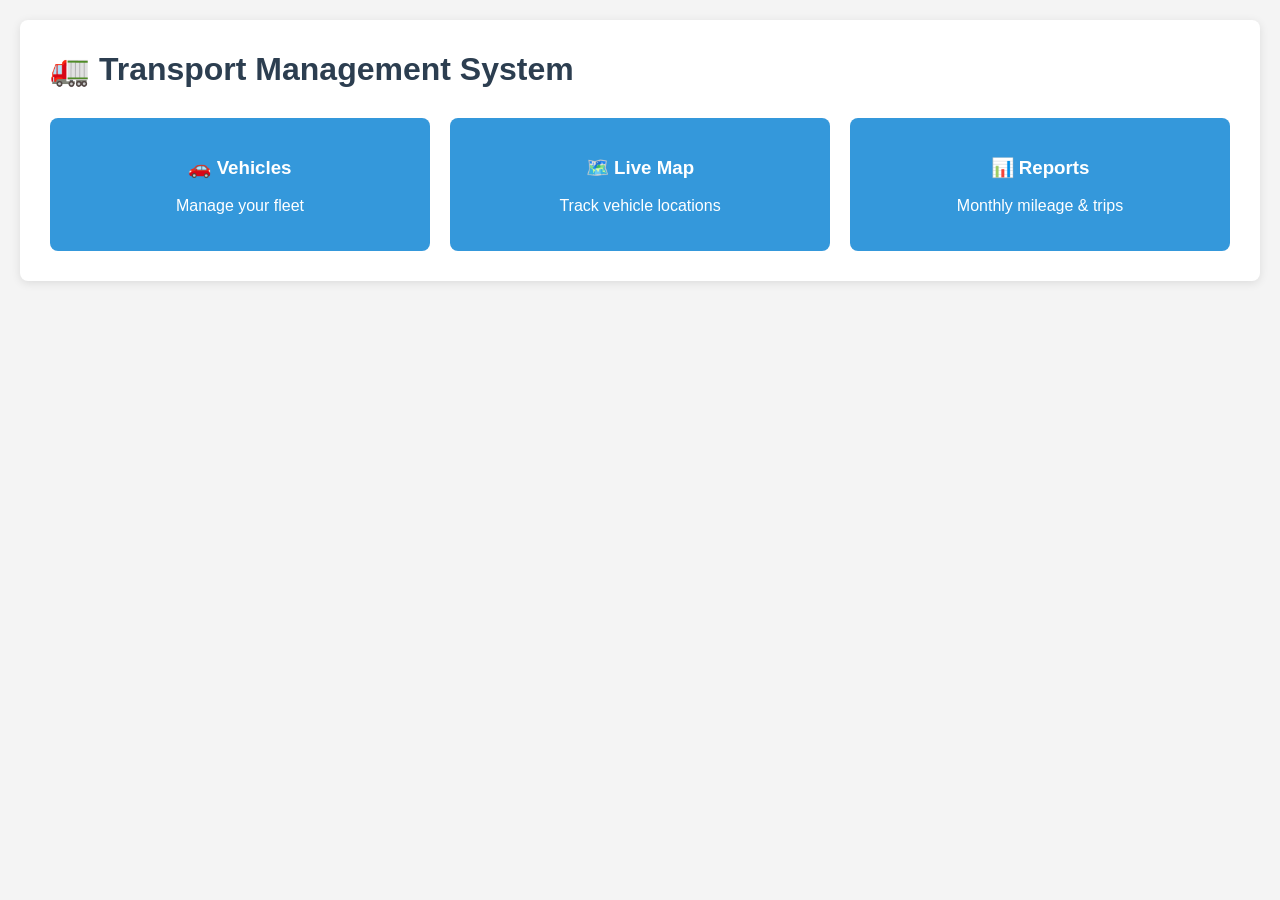
==== index.html @ 5ca9932d "Add files via upload" ====
<!DOCTYPE html>
<html lang="en">
<head>
    <meta charset="UTF-8">
    <meta name="viewport" content="width=device-width, initial-scale=1.0">
    <title>Transport Dashboard</title>
    <link rel="stylesheet" href="style.css">
</head>
<body>
    <div class="container">
        <h1>🚛 Transport Management System</h1>
        <div class="dashboard-cards">
            <a href="vehicles.html" class="card">
                <h3>🚗 Vehicles</h3>
                <p>Manage your fleet</p>
            </a>
            <a href="map.html" class="card">
                <h3>🗺️ Live Map</h3>
                <p>Track vehicle locations</p>
            </a>
            <a href="reports.html" class="card">
                <h3>📊 Reports</h3>
                <p>Monthly mileage & trips</p>
            </a>
        </div>
    </div>
</body>
</html>
---- style.css ----
body {
    font-family: Arial, sans-serif;
    margin: 0;
    padding: 20px;
    background-color: #f4f4f4;
    color: #333;
}

.container {
    max-width: 1200px;
    margin: auto;
    background: white;
    padding: 30px;
    border-radius: 8px;
    box-shadow: 0 2px 10px rgba(0,0,0,0.1);
}

h1 {
    margin-top: 0;
    color: #2c3e50;
}

.dashboard-cards {
    display: flex;
    gap: 20px;
    flex-wrap: wrap;
    margin-top: 30px;
}

.card {
    background: #3498db;
    color: white;
    padding: 20px;
    border-radius: 8px;
    text-decoration: none;
    flex: 1 1 200px;
    text-align: center;
    transition: transform 0.2s;
}

.card:hover {
    transform: scale(1.05);
    background: #2980b9;
}

.back-link {
    display: inline-block;
    margin-bottom: 20px;
    color: #3498db;
    text-decoration: none;
}

.back-link:hover {
    text-decoration: underline;
}

.vehicle-grid {
    display: grid;
    grid-template-columns: repeat(auto-fill, minmax(250px, 1fr));
    gap: 20px;
    margin-top: 20px;
}

.vehicle-card {
    background: #ecf0f1;
    padding: 15px;
    border-radius: 8px;
    border-left: 5px solid #3498db;
}

.vehicle-card h3 {
    margin: 0 0 10px 0;
    color: #2c3e50;
}

.filters {
    margin: 20px 0;
    display: flex;
    gap: 15px;
    flex-wrap: wrap;
    align-items: center;
}

.filters label {
    font-weight: bold;
}

.filters select, .filters input, .filters button {
    padding: 8px;
    font-size: 16px;
    border: 1px solid #bdc3c7;
    border-radius: 4px;
}

.filters button {
    background: #27ae60;
    color: white;
    border: none;
    cursor: pointer;
}

.filters button:hover {
    background: #2ecc71;
}

.result-card {
    margin-top: 30px;
    padding: 20px;
    background: #2ecc71;
    color: white;
    border-radius: 8px;
    text-align: center;
}
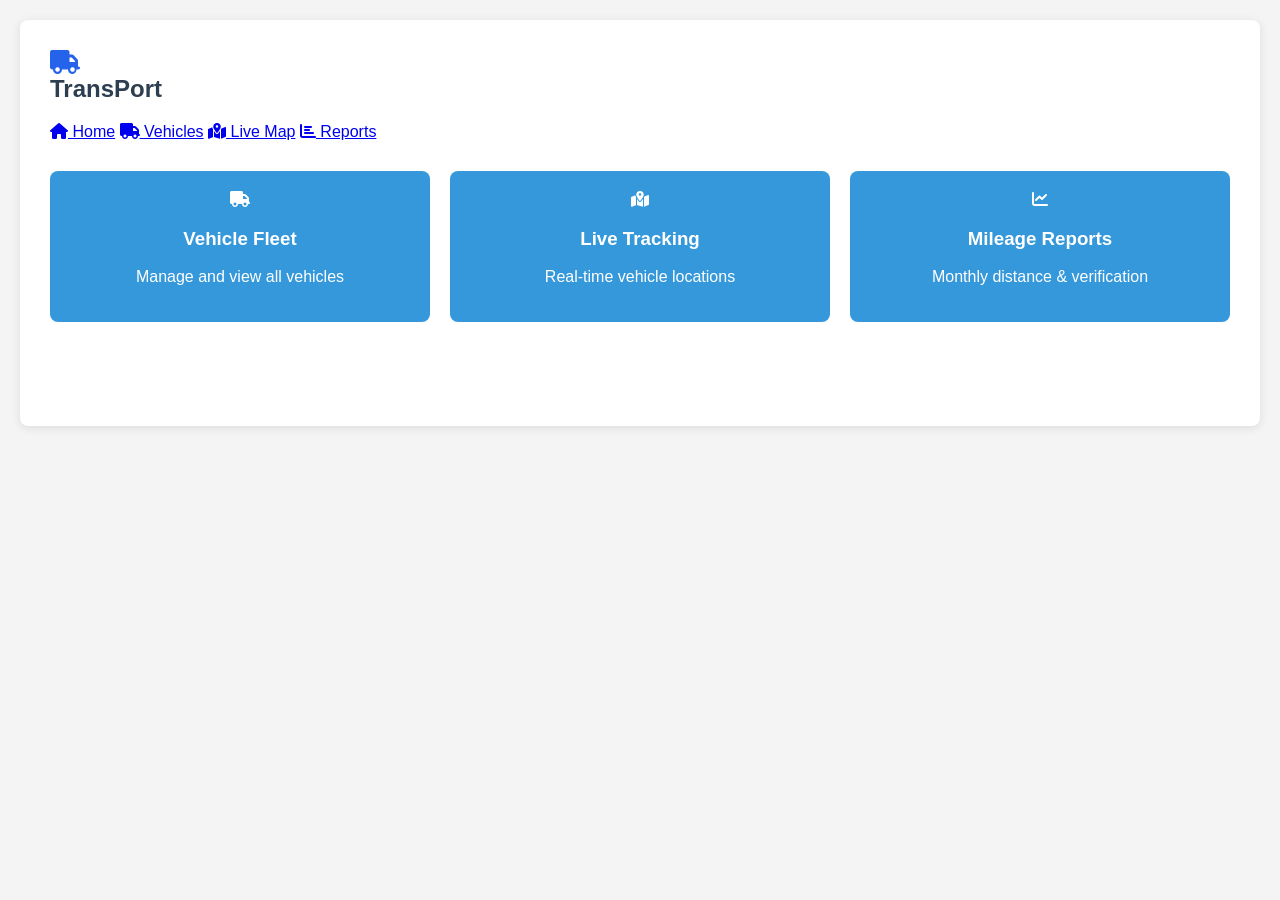
==== commit 4dc247dd: "Update index.html" ====
--- a/index.html
+++ b/index.html
@@ -5,24 +5,47 @@
     <meta name="viewport" content="width=device-width, initial-scale=1.0">
     <title>Transport Dashboard</title>
     <link rel="stylesheet" href="style.css">
+    <link rel="stylesheet" href="https://cdnjs.cloudflare.com/ajax/libs/font-awesome/6.4.0/css/all.min.css">
 </head>
 <body>
     <div class="container">
-        <h1>🚛 Transport Management System</h1>
+        <!-- Navbar -->
+        <nav class="navbar">
+            <div class="navbar-brand">
+                <i class="fas fa-truck" style="font-size: 24px; color: #2563eb;"></i>
+                <h1>TransPort</h1>
+            </div>
+            <div class="navbar-menu">
+                <a href="index.html" class="nav-link active"><i class="fas fa-home"></i> Home</a>
+                <a href="vehicles.html" class="nav-link"><i class="fas fa-truck"></i> Vehicles</a>
+                <a href="map.html" class="nav-link"><i class="fas fa-map-marked-alt"></i> Live Map</a>
+                <a href="reports.html" class="nav-link"><i class="fas fa-chart-bar"></i> Reports</a>
+            </div>
+        </nav>
+
+        <!-- Dashboard Cards -->
         <div class="dashboard-cards">
             <a href="vehicles.html" class="card">
-                <h3>🚗 Vehicles</h3>
-                <p>Manage your fleet</p>
+                <div class="card-icon"><i class="fas fa-truck"></i></div>
+                <h3>Vehicle Fleet</h3>
+                <p>Manage and view all vehicles</p>
             </a>
             <a href="map.html" class="card">
-                <h3>🗺️ Live Map</h3>
-                <p>Track vehicle locations</p>
+                <div class="card-icon"><i class="fas fa-map-marked-alt"></i></div>
+                <h3>Live Tracking</h3>
+                <p>Real-time vehicle locations</p>
             </a>
             <a href="reports.html" class="card">
-                <h3>📊 Reports</h3>
-                <p>Monthly mileage & trips</p>
+                <div class="card-icon"><i class="fas fa-chart-line"></i></div>
+                <h3>Mileage Reports</h3>
+                <p>Monthly distance & verification</p>
             </a>
+        </div>
+
+        <!-- Quick Stats (Optional) -->
+        <div style="margin-top: 40px; text-align: center; color: white;">
+            <p style="opacity: 0.8;">© 2026 Transport Management System</p>
         </div>
     </div>
 </body>
-</html>+</html>
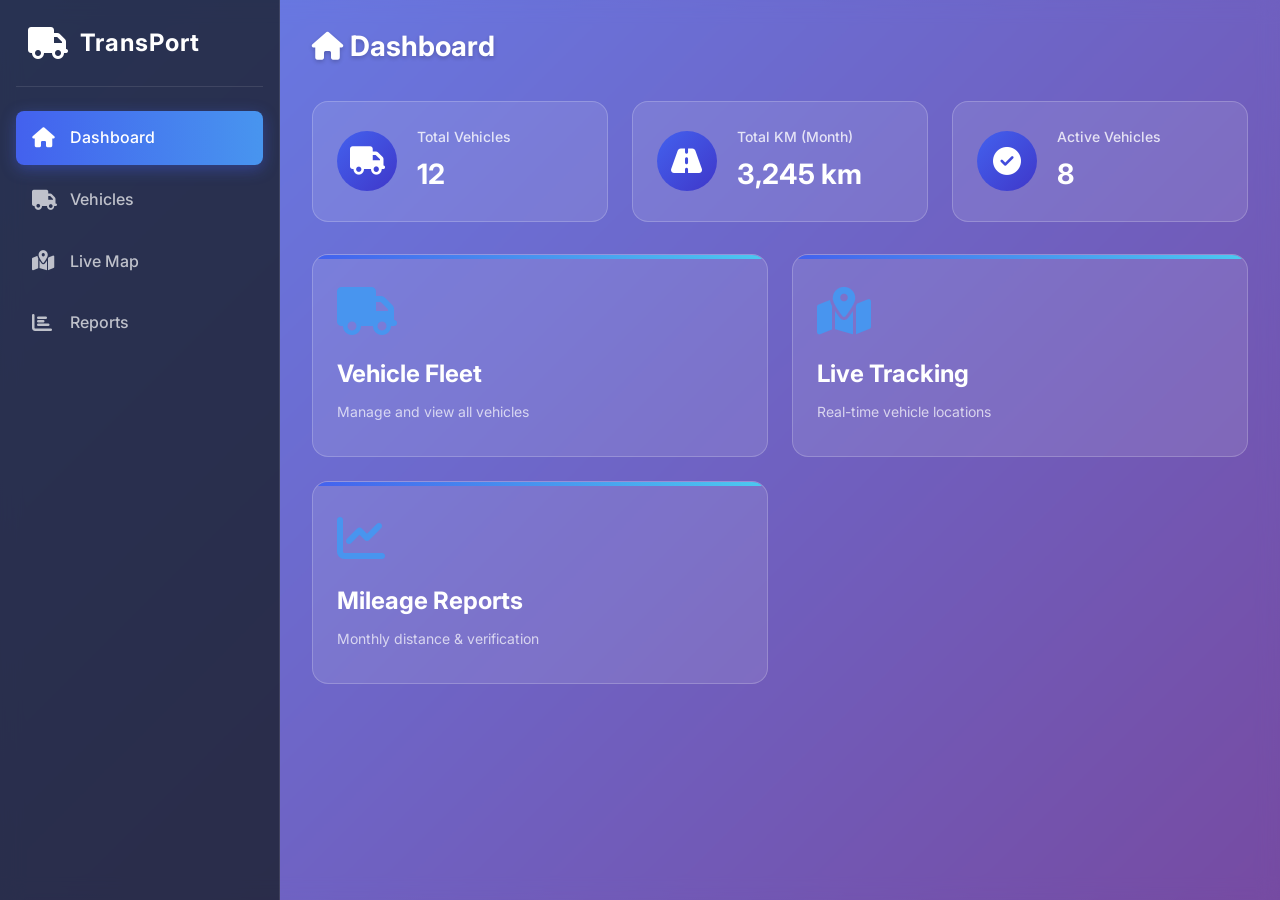
==== commit f65d1dbd: "Update index.html" ====
--- a/index.html
+++ b/index.html
@@ -3,49 +3,80 @@
 <head>
     <meta charset="UTF-8">
     <meta name="viewport" content="width=device-width, initial-scale=1.0">
-    <title>Transport Dashboard</title>
+    <title>TransPort | Dashboard</title>
     <link rel="stylesheet" href="style.css">
     <link rel="stylesheet" href="https://cdnjs.cloudflare.com/ajax/libs/font-awesome/6.4.0/css/all.min.css">
 </head>
 <body>
-    <div class="container">
-        <!-- Navbar -->
-        <nav class="navbar">
-            <div class="navbar-brand">
-                <i class="fas fa-truck" style="font-size: 24px; color: #2563eb;"></i>
-                <h1>TransPort</h1>
+    <div class="app-container">
+        <!-- Sidebar -->
+        <aside class="sidebar">
+            <div class="sidebar-header">
+                <i class="fas fa-truck"></i>
+                <h2>TransPort</h2>
             </div>
-            <div class="navbar-menu">
-                <a href="index.html" class="nav-link active"><i class="fas fa-home"></i> Home</a>
-                <a href="vehicles.html" class="nav-link"><i class="fas fa-truck"></i> Vehicles</a>
-                <a href="map.html" class="nav-link"><i class="fas fa-map-marked-alt"></i> Live Map</a>
-                <a href="reports.html" class="nav-link"><i class="fas fa-chart-bar"></i> Reports</a>
+            <nav class="sidebar-nav">
+                <a href="index.html" class="active"><i class="fas fa-home"></i><span>Dashboard</span></a>
+                <a href="vehicles.html"><i class="fas fa-truck"></i><span>Vehicles</span></a>
+                <a href="map.html"><i class="fas fa-map-marked-alt"></i><span>Live Map</span></a>
+                <a href="reports.html"><i class="fas fa-chart-bar"></i><span>Reports</span></a>
+            </nav>
+        </aside>
+
+        <!-- Main Content -->
+        <main class="main-content">
+            <div class="top-bar">
+                <h1 class="page-title"><i class="fas fa-home"></i> Dashboard</h1>
             </div>
-        </nav>
 
-        <!-- Dashboard Cards -->
-        <div class="dashboard-cards">
-            <a href="vehicles.html" class="card">
-                <div class="card-icon"><i class="fas fa-truck"></i></div>
-                <h3>Vehicle Fleet</h3>
-                <p>Manage and view all vehicles</p>
-            </a>
-            <a href="map.html" class="card">
-                <div class="card-icon"><i class="fas fa-map-marked-alt"></i></div>
-                <h3>Live Tracking</h3>
-                <p>Real-time vehicle locations</p>
-            </a>
-            <a href="reports.html" class="card">
-                <div class="card-icon"><i class="fas fa-chart-line"></i></div>
-                <h3>Mileage Reports</h3>
-                <p>Monthly distance & verification</p>
-            </a>
-        </div>
+            <!-- Stats Cards (Example, you can fetch real data) -->
+            <div class="stats-grid">
+                <div class="stat-card">
+                    <div class="stat-icon"><i class="fas fa-truck"></i></div>
+                    <div class="stat-info">
+                        <h3>Total Vehicles</h3>
+                        <p id="totalVehicles">12</p>
+                    </div>
+                </div>
+                <div class="stat-card">
+                    <div class="stat-icon"><i class="fas fa-road"></i></div>
+                    <div class="stat-info">
+                        <h3>Total KM (Month)</h3>
+                        <p>3,245 km</p>
+                    </div>
+                </div>
+                <div class="stat-card">
+                    <div class="stat-icon"><i class="fas fa-check-circle"></i></div>
+                    <div class="stat-info">
+                        <h3>Active Vehicles</h3>
+                        <p>8</p>
+                    </div>
+                </div>
+            </div>
 
-        <!-- Quick Stats (Optional) -->
-        <div style="margin-top: 40px; text-align: center; color: white;">
-            <p style="opacity: 0.8;">© 2026 Transport Management System</p>
-        </div>
+            <!-- Navigation Cards -->
+            <div class="dashboard-cards">
+                <a href="vehicles.html" class="dashboard-card">
+                    <i class="fas fa-truck"></i>
+                    <h3>Vehicle Fleet</h3>
+                    <p>Manage and view all vehicles</p>
+                </a>
+                <a href="map.html" class="dashboard-card">
+                    <i class="fas fa-map-marked-alt"></i>
+                    <h3>Live Tracking</h3>
+                    <p>Real-time vehicle locations</p>
+                </a>
+                <a href="reports.html" class="dashboard-card">
+                    <i class="fas fa-chart-line"></i>
+                    <h3>Mileage Reports</h3>
+                    <p>Monthly distance & verification</p>
+                </a>
+            </div>
+        </main>
     </div>
+
+    <script>
+        // Optional: fetch real stats from Firebase and update
+    </script>
 </body>
 </html>
--- a/style.css
+++ b/style.css
@@ -1,113 +1,521 @@
+/* ===== Advanced Transport UI ===== */
+@import url('https://fonts.googleapis.com/css2?family=Inter:wght@300;400;500;600;700;800&display=swap');
+
+:root {
+    --primary: #4361ee;
+    --primary-light: #4895ef;
+    --secondary: #3f37c9;
+    --success: #4cc9f0;
+    --danger: #f72585;
+    --warning: #f8961e;
+    --dark: #1b1b2f;
+    --light: #f8f9fa;
+    --gray: #a2a2b0;
+    --glass-bg: rgba(255, 255, 255, 0.15);
+    --glass-border: rgba(255, 255, 255, 0.2);
+    --shadow: 0 8px 32px rgba(0, 0, 0, 0.1);
+    --shadow-lg: 0 16px 48px rgba(0, 0, 0, 0.2);
+    --radius: 16px;
+    --radius-sm: 8px;
+    --transition: all 0.3s cubic-bezier(0.4, 0, 0.2, 1);
+}
+
+* {
+    margin: 0;
+    padding: 0;
+    box-sizing: border-box;
+}
+
 body {
-    font-family: Arial, sans-serif;
-    margin: 0;
-    padding: 20px;
-    background-color: #f4f4f4;
-    color: #333;
-}
-
-.container {
-    max-width: 1200px;
-    margin: auto;
-    background: white;
-    padding: 30px;
-    border-radius: 8px;
-    box-shadow: 0 2px 10px rgba(0,0,0,0.1);
-}
-
-h1 {
-    margin-top: 0;
-    color: #2c3e50;
-}
-
+    font-family: 'Inter', sans-serif;
+    background: linear-gradient(135deg, #667eea 0%, #764ba2 100%);
+    min-height: 100vh;
+    color: var(--dark);
+    line-height: 1.6;
+    backdrop-filter: blur(10px);
+}
+
+/* ===== Glassmorphism Base ===== */
+.glass {
+    background: var(--glass-bg);
+    backdrop-filter: blur(12px);
+    -webkit-backdrop-filter: blur(12px);
+    border: 1px solid var(--glass-border);
+    border-radius: var(--radius);
+    box-shadow: var(--shadow);
+}
+
+/* ===== Layout with Sidebar ===== */
+.app-container {
+    display: flex;
+    min-height: 100vh;
+}
+
+/* Sidebar */
+.sidebar {
+    width: 280px;
+    background: rgba(26, 32, 44, 0.8);
+    backdrop-filter: blur(16px);
+    -webkit-backdrop-filter: blur(16px);
+    border-right: 1px solid rgba(255, 255, 255, 0.1);
+    padding: 24px 16px;
+    display: flex;
+    flex-direction: column;
+    transition: var(--transition);
+    position: fixed;
+    left: 0;
+    top: 0;
+    bottom: 0;
+    z-index: 1000;
+}
+
+.sidebar-header {
+    display: flex;
+    align-items: center;
+    gap: 12px;
+    padding: 0 12px 24px;
+    border-bottom: 1px solid rgba(255, 255, 255, 0.1);
+    margin-bottom: 24px;
+}
+
+.sidebar-header i {
+    font-size: 32px;
+    color: white;
+}
+
+.sidebar-header h2 {
+    color: white;
+    font-weight: 700;
+    font-size: 24px;
+    letter-spacing: 1px;
+}
+
+.sidebar-nav {
+    flex: 1;
+    display: flex;
+    flex-direction: column;
+    gap: 8px;
+}
+
+.sidebar-nav a {
+    display: flex;
+    align-items: center;
+    gap: 14px;
+    padding: 14px 16px;
+    color: rgba(255, 255, 255, 0.7);
+    text-decoration: none;
+    border-radius: var(--radius-sm);
+    transition: var(--transition);
+    font-weight: 500;
+}
+
+.sidebar-nav a i {
+    width: 24px;
+    font-size: 20px;
+}
+
+.sidebar-nav a:hover {
+    background: rgba(255, 255, 255, 0.1);
+    color: white;
+    transform: translateX(6px);
+}
+
+.sidebar-nav a.active {
+    background: linear-gradient(90deg, var(--primary), var(--primary-light));
+    color: white;
+    box-shadow: 0 4px 15px rgba(67, 97, 238, 0.4);
+}
+
+/* Main Content */
+.main-content {
+    flex: 1;
+    margin-left: 280px;
+    padding: 24px 32px;
+}
+
+/* Top Bar */
+.top-bar {
+    display: flex;
+    justify-content: space-between;
+    align-items: center;
+    margin-bottom: 32px;
+}
+
+.page-title {
+    color: white;
+    font-size: 28px;
+    font-weight: 700;
+    text-shadow: 0 2px 4px rgba(0,0,0,0.2);
+}
+
+/* ===== Cards ===== */
+.stats-grid {
+    display: grid;
+    grid-template-columns: repeat(auto-fit, minmax(240px, 1fr));
+    gap: 24px;
+    margin-bottom: 32px;
+}
+
+.stat-card {
+    background: rgba(255, 255, 255, 0.1);
+    backdrop-filter: blur(12px);
+    -webkit-backdrop-filter: blur(12px);
+    border: 1px solid rgba(255, 255, 255, 0.2);
+    border-radius: var(--radius);
+    padding: 24px;
+    display: flex;
+    align-items: center;
+    gap: 20px;
+    transition: var(--transition);
+    cursor: default;
+}
+
+.stat-card:hover {
+    transform: translateY(-6px);
+    box-shadow: var(--shadow-lg);
+    background: rgba(255, 255, 255, 0.2);
+}
+
+.stat-icon {
+    width: 60px;
+    height: 60px;
+    background: linear-gradient(135deg, var(--primary), var(--secondary));
+    border-radius: 50%;
+    display: flex;
+    align-items: center;
+    justify-content: center;
+    font-size: 28px;
+    color: white;
+}
+
+.stat-info h3 {
+    color: rgba(255, 255, 255, 0.8);
+    font-size: 14px;
+    font-weight: 500;
+    margin-bottom: 4px;
+}
+
+.stat-info p {
+    color: white;
+    font-size: 28px;
+    font-weight: 700;
+}
+
+/* Dashboard Cards (for navigation) */
 .dashboard-cards {
-    display: flex;
-    gap: 20px;
-    flex-wrap: wrap;
-    margin-top: 30px;
-}
-
-.card {
-    background: #3498db;
-    color: white;
-    padding: 20px;
-    border-radius: 8px;
+    display: grid;
+    grid-template-columns: repeat(auto-fit, minmax(300px, 1fr));
+    gap: 24px;
+    margin-top: 32px;
+}
+
+.dashboard-card {
+    background: rgba(255, 255, 255, 0.1);
+    backdrop-filter: blur(12px);
+    -webkit-backdrop-filter: blur(12px);
+    border: 1px solid rgba(255, 255, 255, 0.2);
+    border-radius: var(--radius);
+    padding: 32px 24px;
     text-decoration: none;
-    flex: 1 1 200px;
-    text-align: center;
-    transition: transform 0.2s;
-}
-
-.card:hover {
-    transform: scale(1.05);
-    background: #2980b9;
-}
-
-.back-link {
-    display: inline-block;
+    color: white;
+    transition: var(--transition);
+    position: relative;
+    overflow: hidden;
+}
+
+.dashboard-card::before {
+    content: '';
+    position: absolute;
+    top: 0;
+    left: 0;
+    right: 0;
+    height: 4px;
+    background: linear-gradient(90deg, var(--primary), var(--success));
+}
+
+.dashboard-card:hover {
+    transform: translateY(-8px);
+    background: rgba(255, 255, 255, 0.2);
+    box-shadow: var(--shadow-lg);
+}
+
+.dashboard-card i {
+    font-size: 48px;
     margin-bottom: 20px;
-    color: #3498db;
-    text-decoration: none;
-}
-
-.back-link:hover {
-    text-decoration: underline;
-}
-
+    color: var(--primary-light);
+}
+
+.dashboard-card h3 {
+    font-size: 24px;
+    font-weight: 700;
+    margin-bottom: 8px;
+}
+
+.dashboard-card p {
+    color: rgba(255, 255, 255, 0.7);
+    font-size: 14px;
+}
+
+/* ===== Vehicle Grid ===== */
 .vehicle-grid {
     display: grid;
-    grid-template-columns: repeat(auto-fill, minmax(250px, 1fr));
-    gap: 20px;
-    margin-top: 20px;
+    grid-template-columns: repeat(auto-fill, minmax(280px, 1fr));
+    gap: 24px;
+    margin: 24px 0;
 }
 
 .vehicle-card {
-    background: #ecf0f1;
-    padding: 15px;
-    border-radius: 8px;
-    border-left: 5px solid #3498db;
+    background: rgba(255, 255, 255, 0.1);
+    backdrop-filter: blur(12px);
+    -webkit-backdrop-filter: blur(12px);
+    border: 1px solid rgba(255, 255, 255, 0.2);
+    border-radius: var(--radius);
+    padding: 20px;
+    transition: var(--transition);
+    color: white;
+}
+
+.vehicle-card:hover {
+    transform: translateY(-6px);
+    background: rgba(255, 255, 255, 0.2);
 }
 
 .vehicle-card h3 {
-    margin: 0 0 10px 0;
-    color: #2c3e50;
-}
-
-.filters {
-    margin: 20px 0;
-    display: flex;
-    gap: 15px;
+    font-size: 20px;
+    font-weight: 600;
+    margin-bottom: 16px;
+    color: white;
+    border-bottom: 1px solid rgba(255, 255, 255, 0.2);
+    padding-bottom: 8px;
+}
+
+.vehicle-card p {
+    margin: 10px 0;
+    display: flex;
+    align-items: center;
+    gap: 8px;
+    color: rgba(255, 255, 255, 0.9);
+}
+
+.vehicle-card i {
+    width: 20px;
+    color: var(--primary-light);
+}
+
+.status-badge {
+    padding: 4px 12px;
+    border-radius: 20px;
+    font-size: 12px;
+    font-weight: 600;
+    background: rgba(255, 255, 255, 0.15);
+    backdrop-filter: blur(4px);
+}
+
+.status-active { background: rgba(76, 201, 240, 0.3); color: #a0f0ff; }
+.status-inactive { background: rgba(247, 37, 133, 0.3); color: #ffa5c9; }
+.status-maintenance { background: rgba(248, 150, 30, 0.3); color: #ffd8a5; }
+
+/* ===== Forms ===== */
+.form-container {
+    max-width: 600px;
+    margin: 24px auto;
+    background: rgba(255, 255, 255, 0.1);
+    backdrop-filter: blur(12px);
+    -webkit-backdrop-filter: blur(12px);
+    border: 1px solid rgba(255, 255, 255, 0.2);
+    border-radius: var(--radius);
+    padding: 32px;
+}
+
+.form-group {
+    margin-bottom: 20px;
+}
+
+.form-group label {
+    display: block;
+    color: white;
+    font-weight: 500;
+    margin-bottom: 8px;
+    font-size: 14px;
+}
+
+.form-group input,
+.form-group select {
+    width: 100%;
+    padding: 14px 16px;
+    background: rgba(255, 255, 255, 0.1);
+    border: 1px solid rgba(255, 255, 255, 0.2);
+    border-radius: var(--radius-sm);
+    color: white;
+    font-size: 16px;
+    transition: var(--transition);
+}
+
+.form-group input:focus,
+.form-group select:focus {
+    outline: none;
+    border-color: var(--primary);
+    background: rgba(255, 255, 255, 0.2);
+}
+
+.form-group input::placeholder {
+    color: rgba(255, 255, 255, 0.5);
+}
+
+.btn-primary {
+    background: linear-gradient(135deg, var(--primary), var(--primary-light));
+    border: none;
+    border-radius: var(--radius-sm);
+    padding: 16px 24px;
+    color: white;
+    font-weight: 700;
+    font-size: 16px;
+    cursor: pointer;
+    transition: var(--transition);
+    width: 100%;
+    display: flex;
+    align-items: center;
+    justify-content: center;
+    gap: 8px;
+}
+
+.btn-primary:hover {
+    transform: translateY(-2px);
+    box-shadow: 0 10px 25px -5px rgba(67, 97, 238, 0.5);
+}
+
+/* ===== Map Container ===== */
+.map-container {
+    background: rgba(255, 255, 255, 0.1);
+    backdrop-filter: blur(12px);
+    -webkit-backdrop-filter: blur(12px);
+    border: 1px solid rgba(255, 255, 255, 0.2);
+    border-radius: var(--radius);
+    padding: 24px;
+    margin: 24px 0;
+}
+
+#map {
+    height: 500px;
+    width: 100%;
+    border-radius: var(--radius-sm);
+    margin-top: 16px;
+}
+
+/* ===== Filters & Controls ===== */
+.controls-panel {
+    background: rgba(255, 255, 255, 0.1);
+    backdrop-filter: blur(12px);
+    -webkit-backdrop-filter: blur(12px);
+    border: 1px solid rgba(255, 255, 255, 0.2);
+    border-radius: var(--radius);
+    padding: 20px;
+    display: flex;
+    gap: 16px;
     flex-wrap: wrap;
     align-items: center;
-}
-
-.filters label {
-    font-weight: bold;
-}
-
-.filters select, .filters input, .filters button {
-    padding: 8px;
-    font-size: 16px;
-    border: 1px solid #bdc3c7;
-    border-radius: 4px;
-}
-
-.filters button {
-    background: #27ae60;
-    color: white;
+    margin: 24px 0;
+}
+
+.controls-panel select,
+.controls-panel input {
+    background: rgba(255, 255, 255, 0.1);
+    border: 1px solid rgba(255, 255, 255, 0.2);
+    border-radius: var(--radius-sm);
+    padding: 12px 16px;
+    color: white;
+    font-size: 14px;
+    min-width: 200px;
+}
+
+.controls-panel button {
+    background: linear-gradient(135deg, var(--primary), var(--primary-light));
     border: none;
+    border-radius: var(--radius-sm);
+    padding: 12px 24px;
+    color: white;
+    font-weight: 600;
     cursor: pointer;
-}
-
-.filters button:hover {
-    background: #2ecc71;
-}
-
-.result-card {
-    margin-top: 30px;
-    padding: 20px;
-    background: #2ecc71;
-    color: white;
-    border-radius: 8px;
-    text-align: center;
-}+    transition: var(--transition);
+    display: flex;
+    align-items: center;
+    gap: 8px;
+}
+
+.controls-panel button:hover {
+    transform: translateY(-2px);
+    box-shadow: 0 10px 20px -5px rgba(67, 97, 238, 0.4);
+}
+
+/* ===== Back Link ===== */
+.back-link {
+    display: inline-flex;
+    align-items: center;
+    gap: 8px;
+    color: white;
+    text-decoration: none;
+    font-weight: 500;
+    padding: 10px 16px;
+    background: rgba(255, 255, 255, 0.1);
+    backdrop-filter: blur(8px);
+    border-radius: var(--radius-sm);
+    transition: var(--transition);
+    margin-bottom: 24px;
+}
+
+.back-link:hover {
+    background: rgba(255, 255, 255, 0.2);
+    transform: translateX(-4px);
+}
+
+/* ===== Loading Spinner ===== */
+.spinner {
+    width: 40px;
+    height: 40px;
+    border: 4px solid rgba(255,255,255,0.3);
+    border-radius: 50%;
+    border-top-color: var(--primary);
+    animation: spin 1s ease-in-out infinite;
+    margin: 40px auto;
+}
+
+@keyframes spin { to { transform: rotate(360deg); } }
+
+/* ===== Responsive ===== */
+@media (max-width: 1024px) {
+    .sidebar {
+        width: 80px;
+        padding: 24px 8px;
+    }
+    .sidebar-header h2,
+    .sidebar-nav a span {
+        display: none;
+    }
+    .sidebar-nav a {
+        justify-content: center;
+        padding: 14px;
+    }
+    .sidebar-nav a i {
+        margin: 0;
+    }
+    .main-content {
+        margin-left: 80px;
+    }
+}
+
+@media (max-width: 768px) {
+    .sidebar {
+        width: 0;
+        transform: translateX(-100%);
+    }
+    .main-content {
+        margin-left: 0;
+        padding: 16px;
+    }
+    .stats-grid {
+        grid-template-columns: 1fr;
+    }
+    .dashboard-cards {
+        grid-template-columns: 1fr;
+    }
+}
